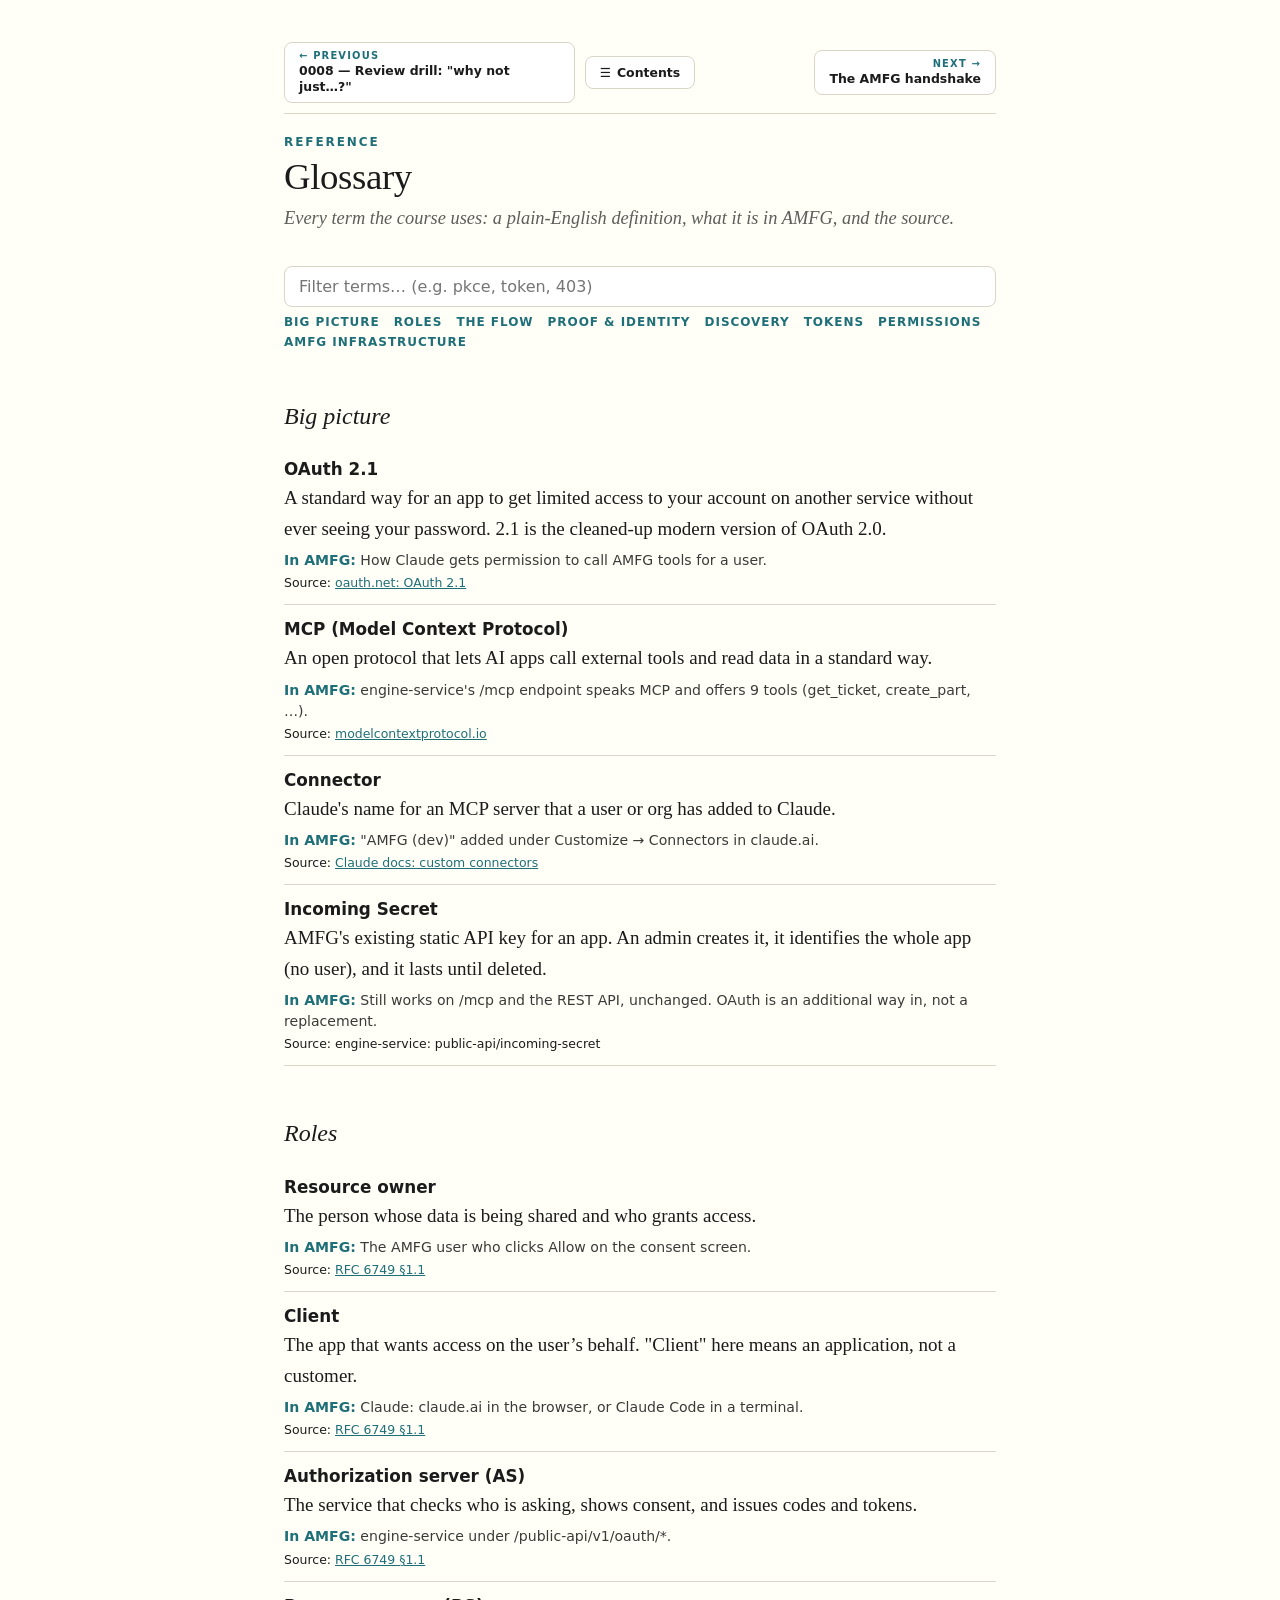
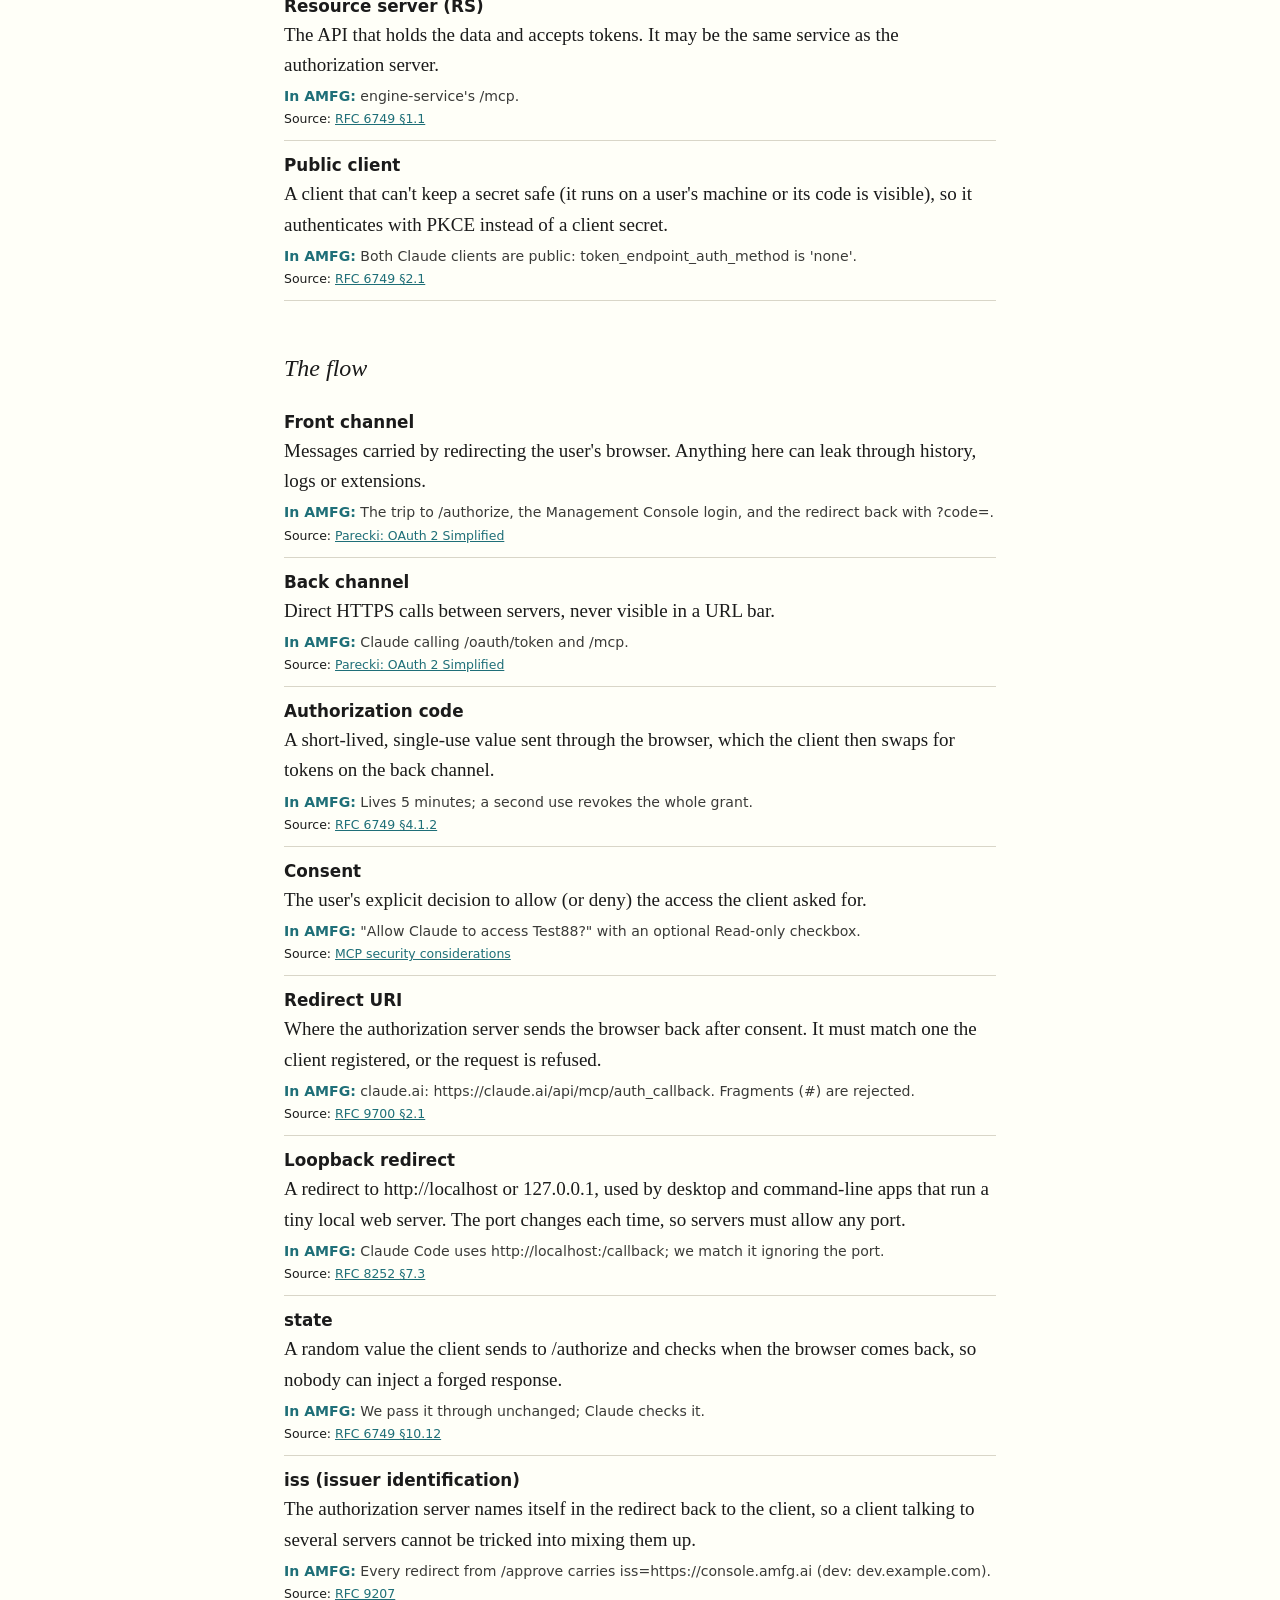
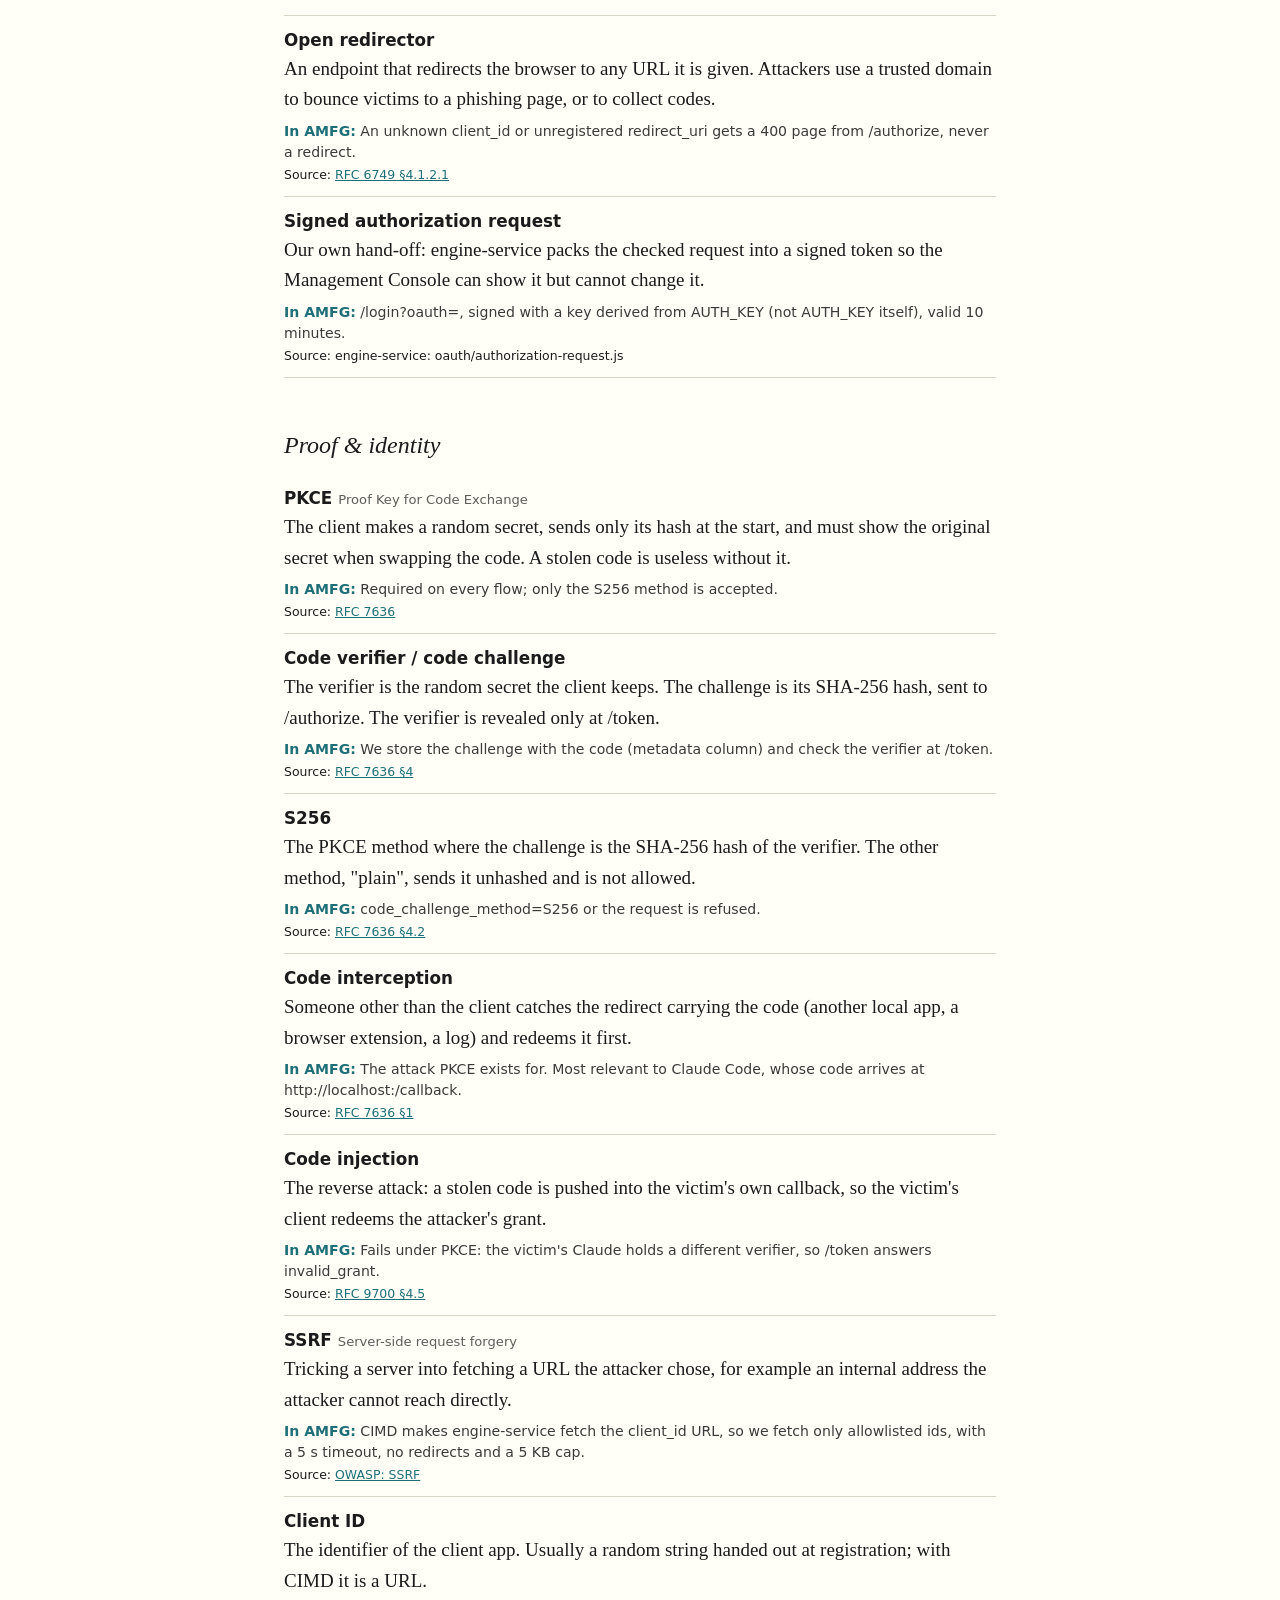
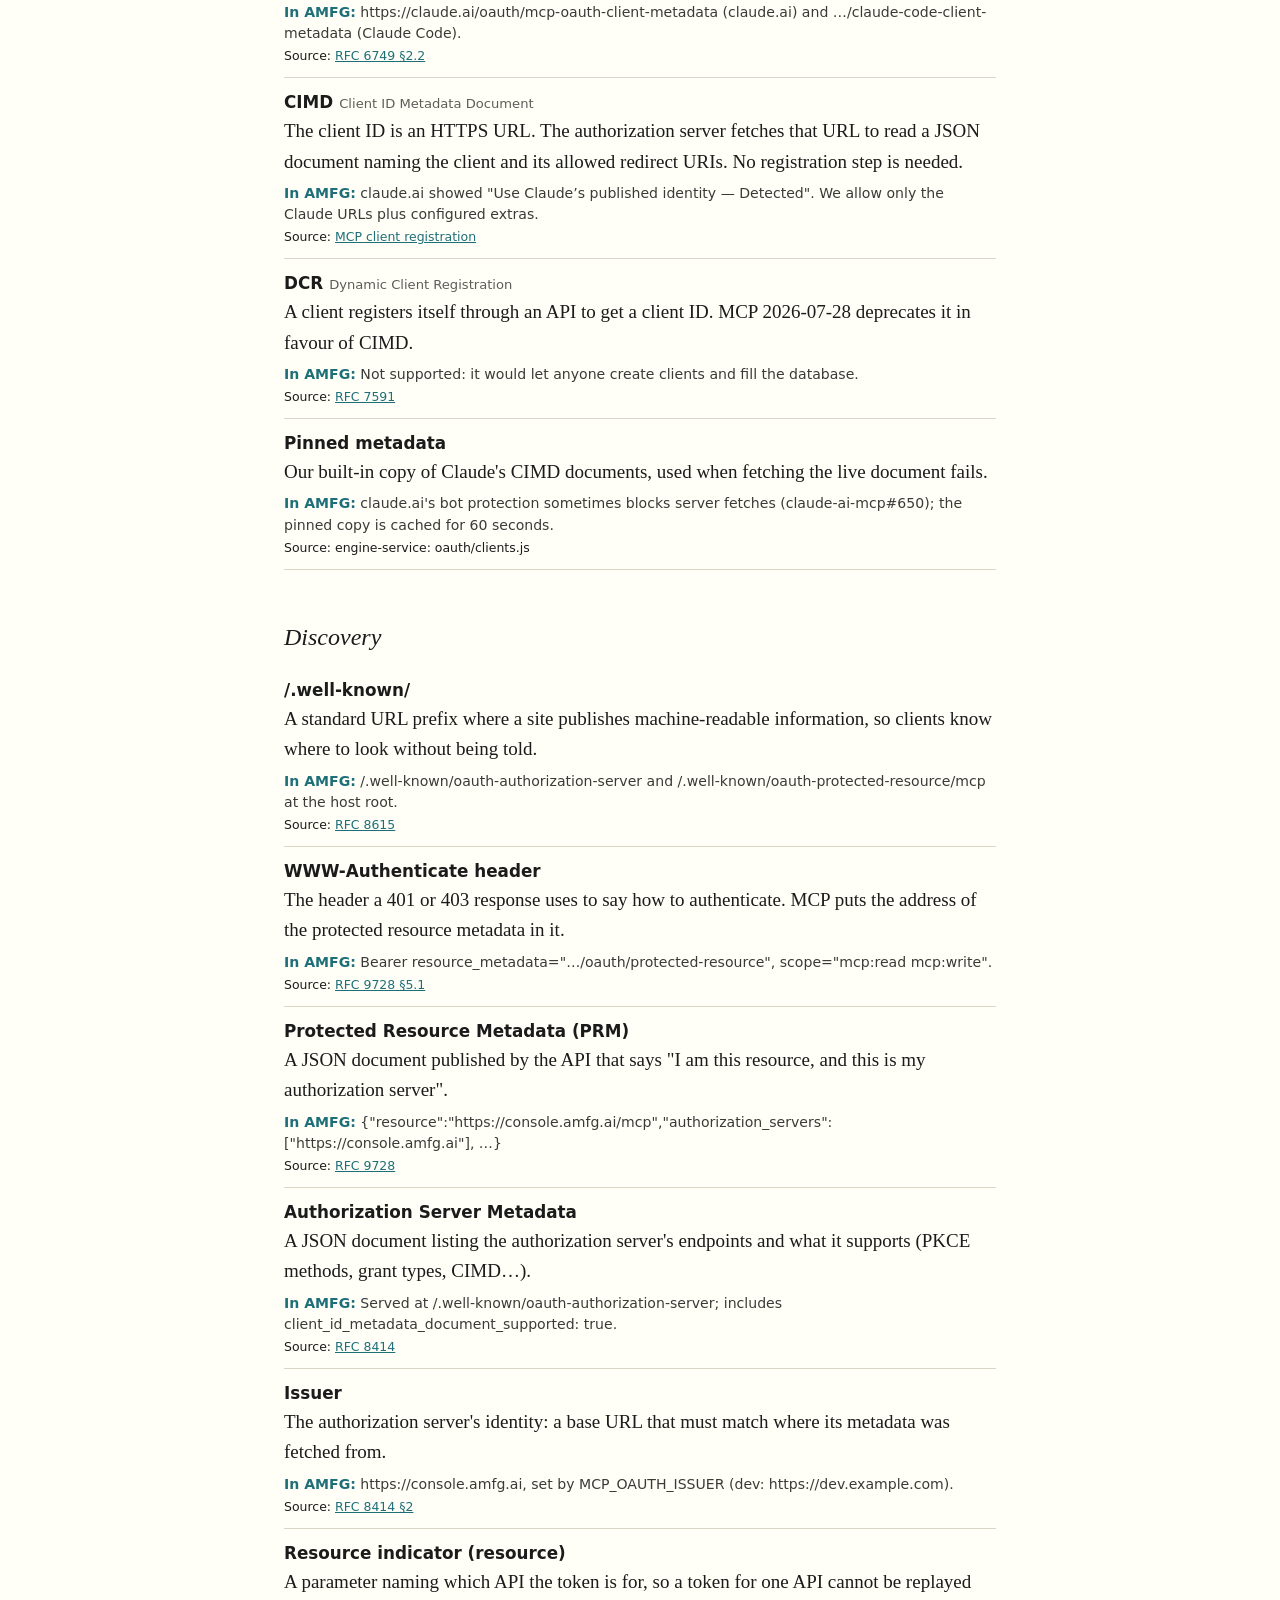
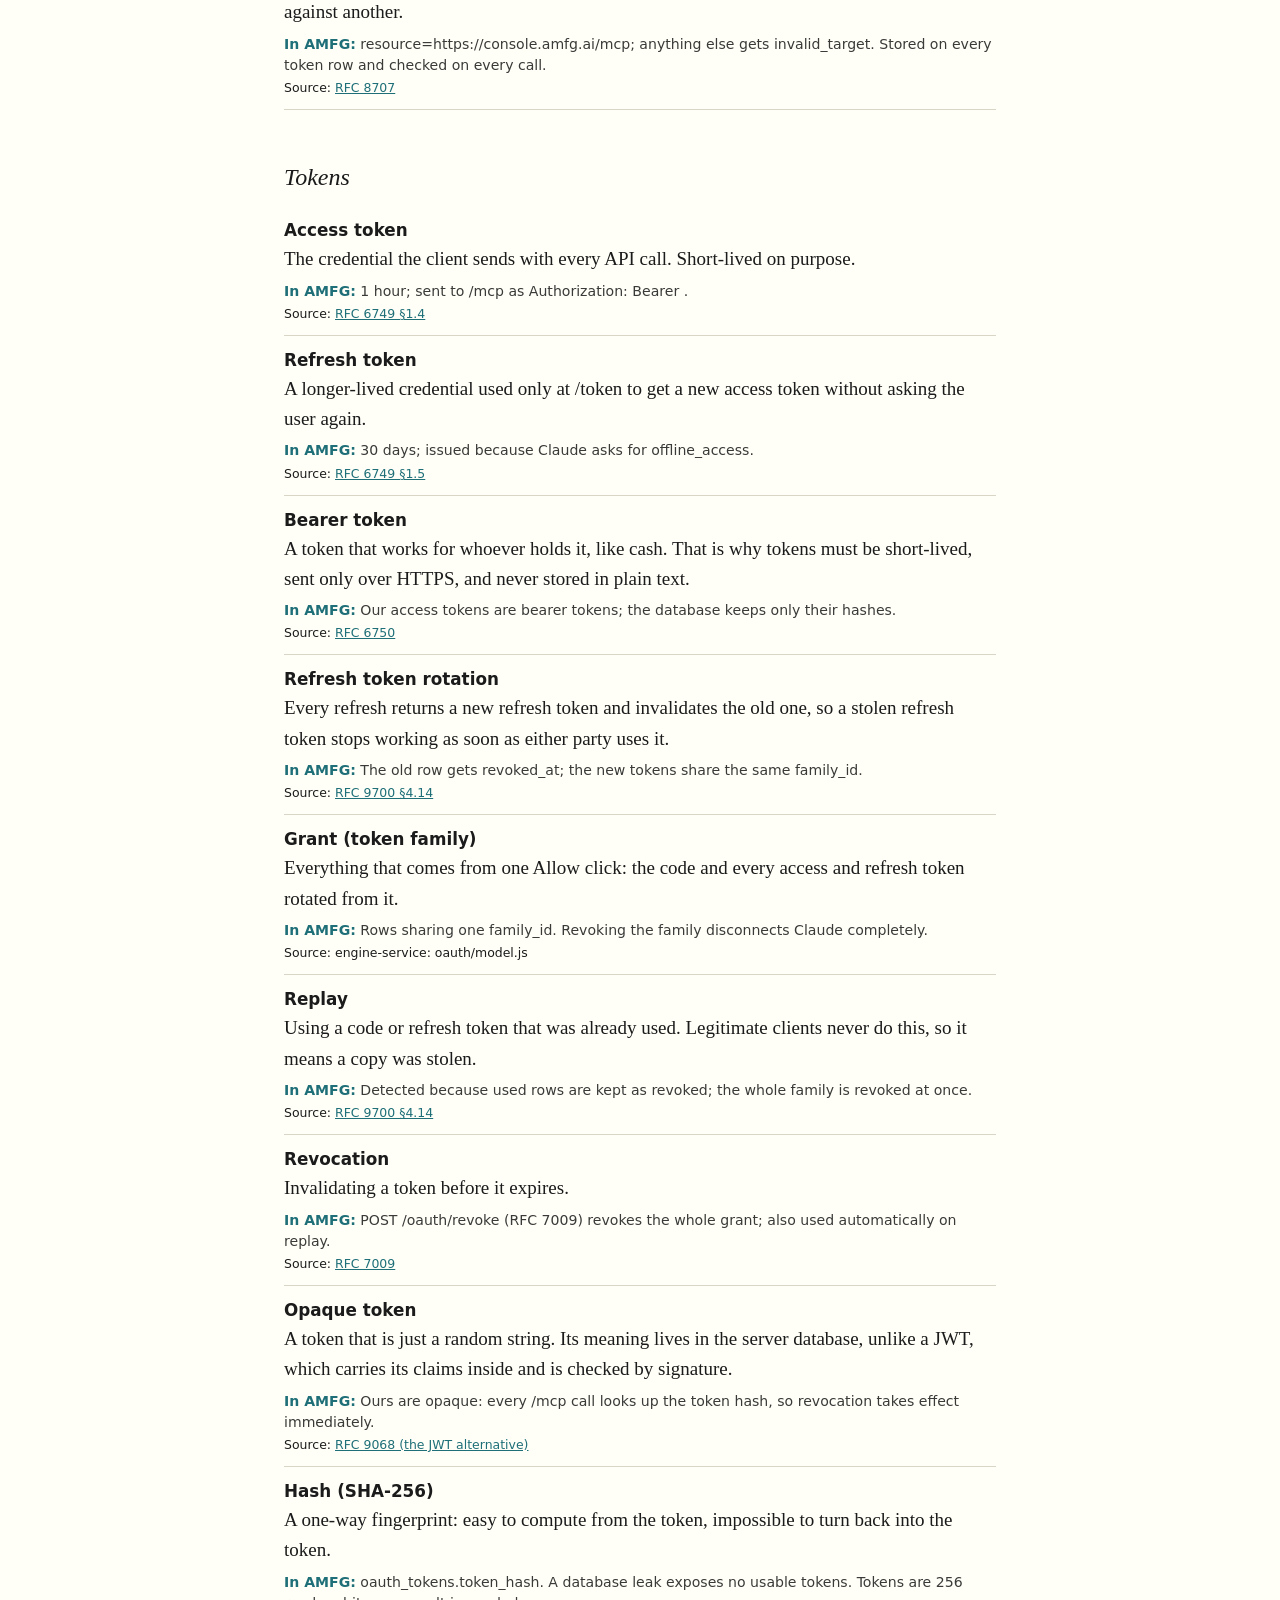
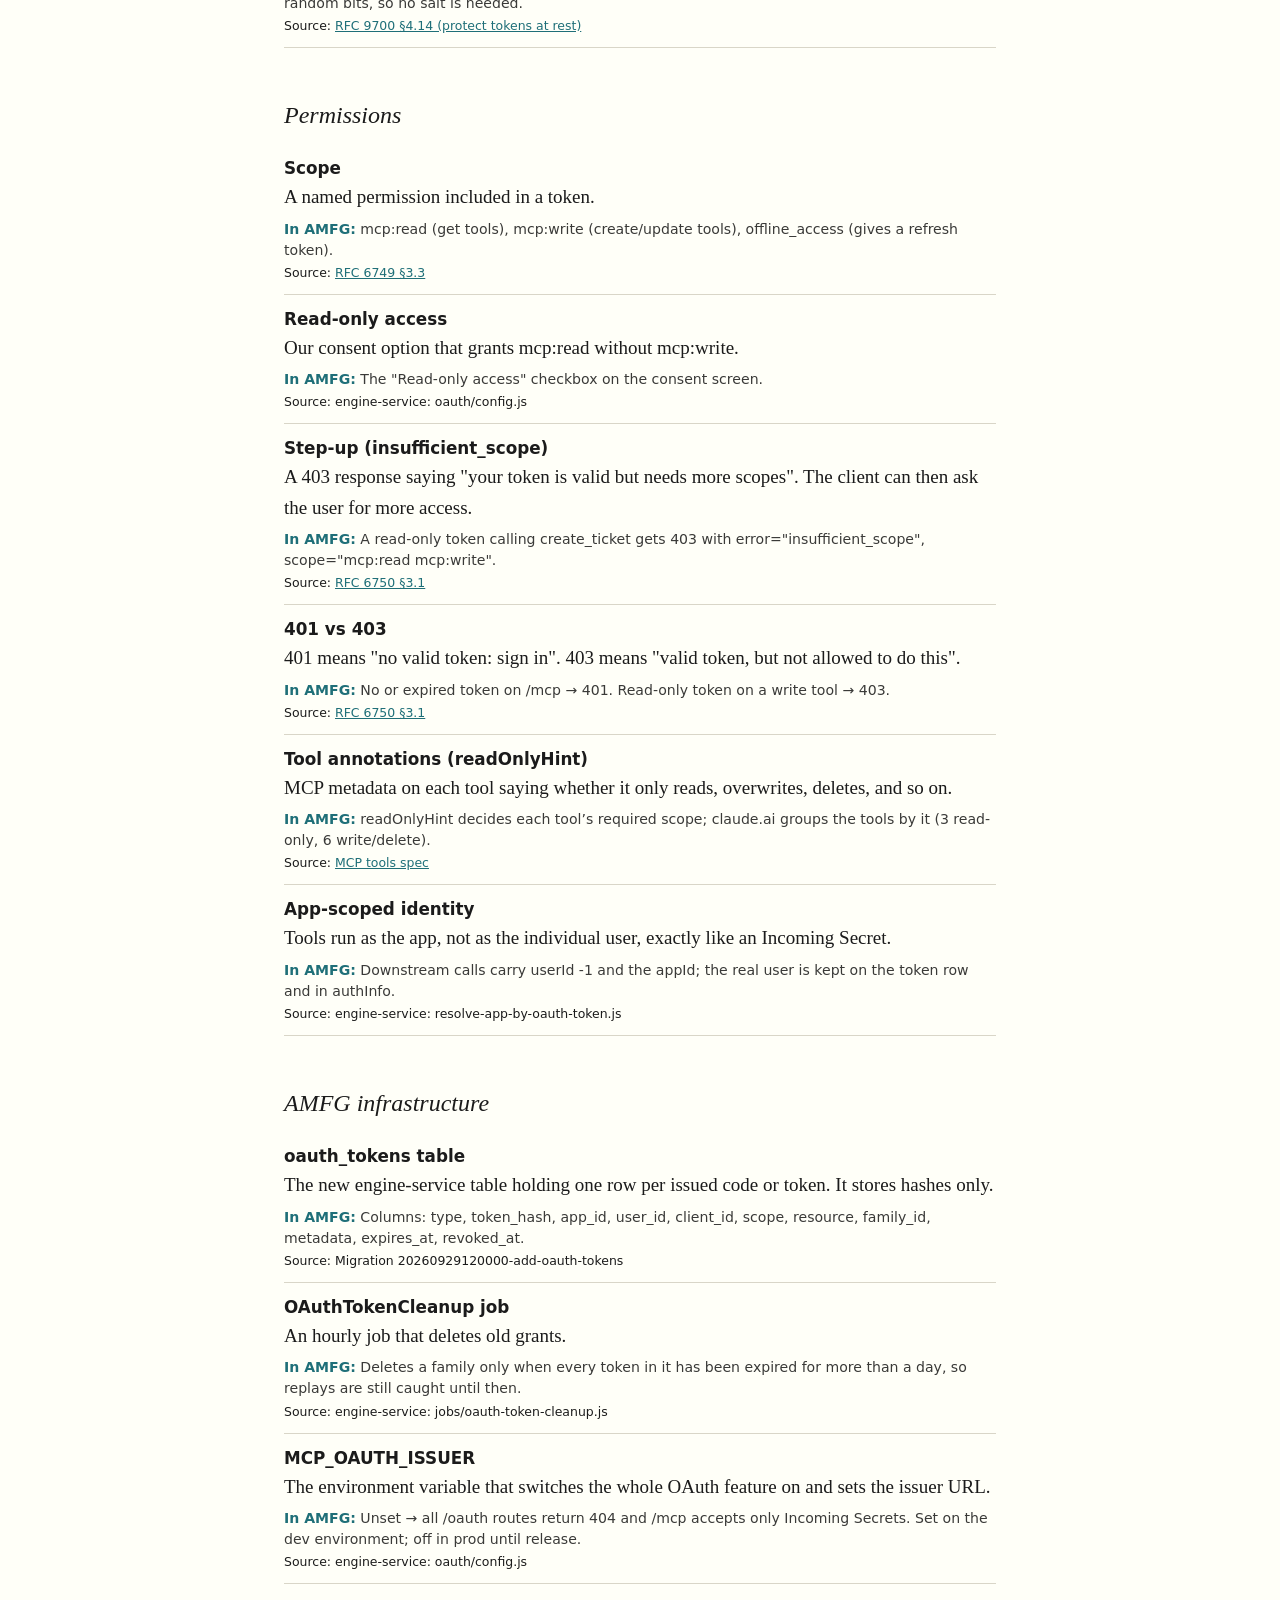
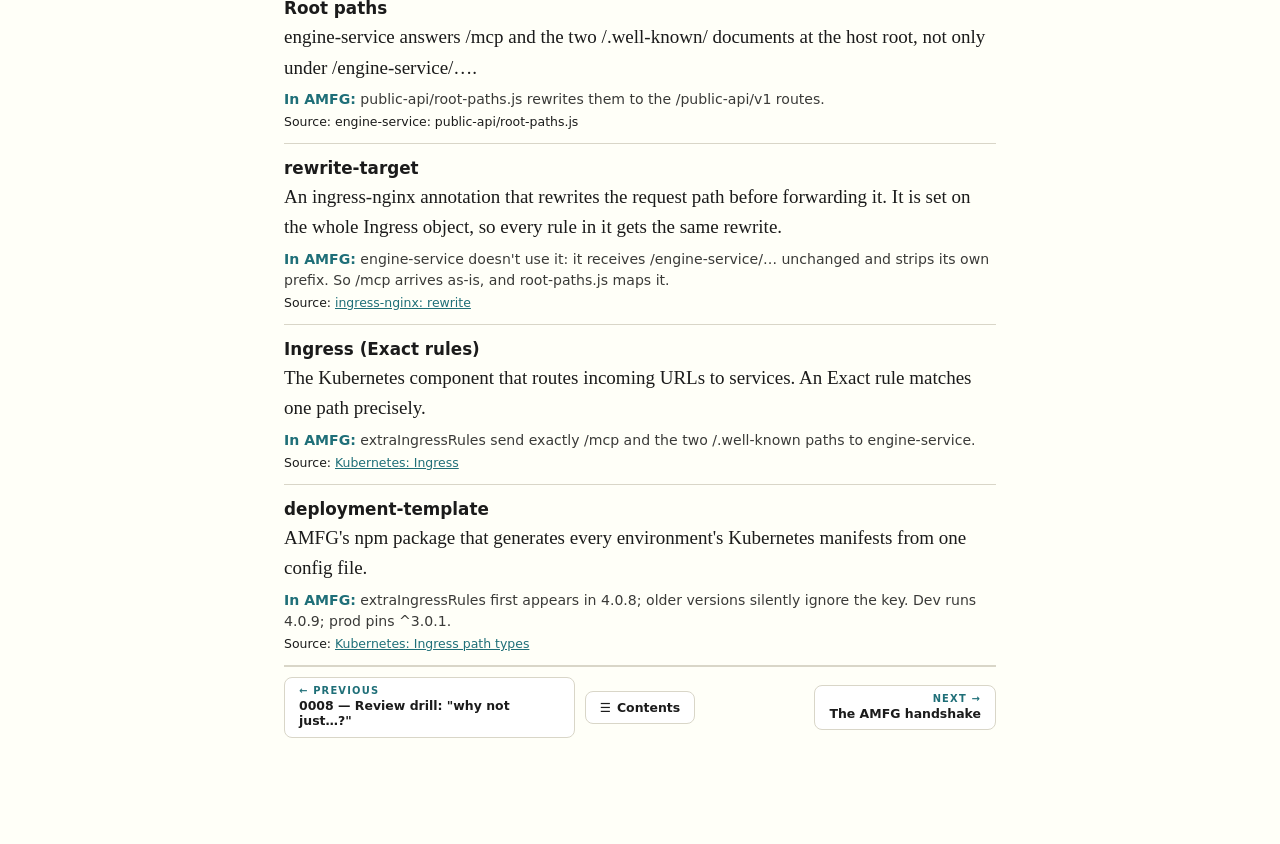
==== reference/glossary.html @ 0f8e98d8 "OAuth for MCP course: lessons 0001-0008" ====
<!doctype html>
<html lang="en">
<head>
<meta charset="utf-8">
<meta name="viewport" content="width=device-width, initial-scale=1">
<title>Reference — Glossary</title>
<link rel="stylesheet" href="../assets/course.css">
<style>
  .search { width: 100%; font: 1rem var(--sans); padding: 10px 14px; border: 1px solid var(--rule); border-radius: 8px; background: #fff; margin: 4px 0 8px; }
  .toc { display: flex; flex-wrap: wrap; gap: 6px 14px; font: 600 0.75rem var(--sans); letter-spacing: .08em; text-transform: uppercase; margin-bottom: 8px; }
  .toc a { text-decoration: none; }
  .term { padding: 14px 0; border-bottom: 1px solid var(--rule); scroll-margin-top: 16px; }
  .term:target { background: var(--accent-soft); margin: 0 -12px; padding: 14px 12px; border-radius: 6px; }
  .term h4 { margin: 0 0 4px; font: 600 1.05rem var(--sans); }
  .term h4 a { color: var(--ink); text-decoration: none; }
  .term .aka { font: 0.82rem var(--sans); color: var(--soft); margin-left: 6px; font-weight: 400; }
  .term .plain { margin: 0 0 6px; }
  .term .amfg { font: 0.88rem/1.5 var(--sans); color: #3a3a38; margin: 0 0 4px; }
  .term .amfg b { color: var(--accent); }
  .term .src { font: 0.78rem var(--sans); }
  .empty { color: var(--soft); font-style: italic; display: none; }
  @media print { .search, .toc { display: none; } .term { break-inside: avoid; } }
</style>
</head>
<body>
<main>
<nav class="lesson-nav" data-auto></nav>
<div class="kicker">Reference</div>
<h1>Glossary</h1>
<p class="subtitle">Every term the course uses: a plain-English definition, what it is in AMFG, and the source.</p>
<input class="search" type="search" placeholder="Filter terms… (e.g. pkce, token, 403)" aria-label="Filter terms">
<div class="toc"></div>
<div id="list"></div>
<p class="empty">No term matches.</p>
<footer><nav class="lesson-nav" data-auto></nav></footer>
</main>
<script src="../assets/terms.js"></script>
<script>
  const groups = [...new Set(TERMS.map((t) => t.group))];
  const slug = (g) => g.toLowerCase().replace(/[^a-z]+/g, '-');
  document.querySelector('.toc').innerHTML = groups.map((g) => `<a href="#${slug(g)}">${g}</a>`).join('');
  document.getElementById('list').innerHTML = groups.map((g) => `
    <section data-group><h2 id="${slug(g)}">${g}</h2>
    ${TERMS.filter((t) => t.group === g).map((t) => `
      <div class="term" id="${t.id}" data-text="${(t.term + ' ' + (t.aka || '') + ' ' + t.plain + ' ' + t.amfg).toLowerCase().replace(/"/g, '')}">
        <h4><a href="#${t.id}">${t.term}</a>${t.aka ? `<span class="aka">${t.aka}</span>` : ''}</h4>
        <p class="plain">${t.plain}</p>
        <p class="amfg"><b>In AMFG:</b> ${t.amfg}</p>
        <div class="src">Source: ${t.src[1] ? `<a href="${t.src[1]}" target="_blank" rel="noopener">${t.src[0]}</a>` : t.src[0]}</div>
      </div>`).join('')}</section>`).join('');
  const search = document.querySelector('.search');
  search.addEventListener('input', () => {
    const q = search.value.trim().toLowerCase();
    let shown = 0;
    document.querySelectorAll('.term').forEach((el) => { const hit = !q || el.dataset.text.includes(q); el.style.display = hit ? '' : 'none'; shown += hit; });
    document.querySelectorAll('section[data-group]').forEach((s) => { s.style.display = [...s.querySelectorAll('.term')].some((t) => t.style.display !== 'none') ? '' : 'none'; });
    document.querySelector('.empty').style.display = shown ? 'none' : 'block';
  });
  if (location.hash) document.querySelector(location.hash)?.scrollIntoView();
</script>
<script src="../assets/nav.js"></script>
</body>
</html>
---- assets/course.css ----
/* Shared course stylesheet: Tufte-like reading layout, printable. */
:root {
  --paper: #fffff8;
  --ink: #1b1b1b;
  --soft: #5d5d5a;
  --rule: #d9d6c8;
  --accent: #1f6f78;
  --accent-soft: #e3f0f1;
  --good: #2f7d32;
  --good-soft: #e6f2e6;
  --bad: #a3322b;
  --bad-soft: #f7e5e3;
  --claude: #b4593a;
  --engine: #1f6f78;
  --mc: #5b6f2e;
  --serif: Charter, "Bitstream Charter", "Iowan Old Style", Georgia, serif;
  --sans: "Inter", system-ui, -apple-system, "Segoe UI", sans-serif;
  --mono: "JetBrains Mono", ui-monospace, SFMono-Regular, Menlo, monospace;
}
* { box-sizing: border-box; }
html { background: var(--paper); }
body { margin: 0; color: var(--ink); font: 19px/1.6 var(--serif); }
main { max-width: 760px; margin: 0 auto; padding: 32px 24px 80px; }
h1 { font-weight: 400; font-size: 2.3rem; line-height: 1.15; margin: 8px 0 6px; letter-spacing: -0.01em; }
h2 { font-weight: 400; font-style: italic; font-size: 1.5rem; margin: 48px 0 10px; }
h3 { font: 600 0.8rem/1 var(--sans); letter-spacing: 0.12em; text-transform: uppercase; color: var(--soft); margin: 28px 0 8px; }
p, li { margin: 0 0 14px; }
a { color: var(--accent); }
code, .mono { font-family: var(--mono); font-size: 0.82em; }
code { background: #f1efe4; padding: 1px 5px; border-radius: 4px; }
.kicker { font: 600 0.75rem/1 var(--sans); letter-spacing: 0.16em; text-transform: uppercase; color: var(--accent); }
.subtitle { color: var(--soft); font-style: italic; font-size: 1.15rem; margin-bottom: 28px; }

/* prev / next */
.lesson-nav { display: flex; justify-content: space-between; gap: 12px; font: 600 0.72rem/1.4 var(--sans); letter-spacing: 0.1em; text-transform: uppercase; padding: 10px 0; border-bottom: 1px solid var(--rule); margin-bottom: 22px; }
footer .lesson-nav { border-bottom: 0; border-top: 1px solid var(--rule); margin: 0 0 16px; }
.lesson-nav a { text-decoration: none; }
.lesson-nav .spacer { flex: 1; }

/* side notes: float right on wide screens, inline on narrow */
.aside { font-size: 0.82rem; line-height: 1.45; color: var(--soft); border-left: 2px solid var(--rule); padding-left: 12px; margin: 6px 0 16px; }
@media (min-width: 1180px) {
  .aside { float: right; clear: right; width: 260px; margin-right: -300px; border-left: 0; padding-left: 0; }
}

.goal { border: 1px solid var(--rule); border-left: 4px solid var(--accent); background: #fff; padding: 14px 18px; margin: 18px 0 26px; font-family: var(--sans); font-size: 0.92rem; }
.goal b { font-weight: 600; }
.callout { background: var(--accent-soft); padding: 14px 18px; border-radius: 6px; font-size: 0.95rem; margin: 18px 0; }

/* actor tags */
.actor { font: 600 0.72rem/1 var(--sans); letter-spacing: 0.06em; text-transform: uppercase; padding: 3px 7px; border-radius: 4px; white-space: nowrap; }
.actor.claude { color: var(--claude); background: #f6e7e0; }
.actor.engine { color: var(--engine); background: var(--accent-soft); }
.actor.mc { color: var(--mc); background: #ecf0e0; }
.actor.user { color: #444; background: #ececec; }

/* definition table (CSS grid) */
.defs { display: grid; grid-template-columns: 170px 1fr; border-top: 1px solid var(--rule); font-size: 0.95rem; }
.defs > div { padding: 10px 8px; border-bottom: 1px solid var(--rule); }
.defs > div:nth-child(odd) { font-family: var(--sans); font-weight: 600; font-size: 0.85rem; }
@media (max-width: 560px) { .defs { grid-template-columns: 1fr; } .defs > div:nth-child(odd) { border-bottom: 0; padding-bottom: 0; } }

figure { margin: 22px 0; }
figure svg, figure img { width: 100%; height: auto; display: block; }
figcaption { font: 0.8rem/1.4 var(--sans); color: var(--soft); margin-top: 6px; }

/* exercises */
.exercise { border: 1px solid var(--rule); background: #fff; border-radius: 8px; padding: 18px 20px; margin: 22px 0; font-family: var(--sans); font-size: 0.95rem; }
.exercise .prompt { font-weight: 600; margin-bottom: 12px; }
.opts { display: grid; gap: 8px; }
.opt, .btn { font: inherit; text-align: left; padding: 10px 14px; border: 1px solid var(--rule); border-radius: 6px; background: var(--paper); cursor: pointer; color: var(--ink); }
.opt:hover, .btn:hover { border-color: var(--accent); }
.opt.right { background: var(--good-soft); border-color: var(--good); }
.opt.wrong { background: var(--bad-soft); border-color: var(--bad); }
.btn.primary { background: var(--accent); color: #fff; border-color: var(--accent); }
.feedback { margin-top: 10px; font-size: 0.9rem; display: none; }
.feedback.show { display: block; }
.feedback.good { color: var(--good); }
.feedback.bad { color: var(--bad); }

.order-pool, .order-picked { display: grid; gap: 6px; margin: 8px 0; min-height: 20px; }
.order-picked { counter-reset: step; }
.order-picked .item::before { counter-increment: step; content: counter(step) ". "; font-weight: 700; color: var(--accent); }
.item { padding: 8px 12px; border: 1px dashed var(--rule); border-radius: 6px; cursor: pointer; background: var(--paper); }
.item.right { border-style: solid; border-color: var(--good); background: var(--good-soft); }
.item.wrong { border-style: solid; border-color: var(--bad); background: var(--bad-soft); }

.sort-row { display: grid; grid-template-columns: 1fr auto auto; gap: 8px; align-items: center; padding: 6px 0; border-bottom: 1px solid #eee; }
.sort-row:last-child { border-bottom: 0; }
.sort-row .btn { padding: 6px 10px; font-size: 0.85rem; }

textarea { width: 100%; min-height: 80px; font: 0.95rem/1.5 var(--sans); padding: 10px; border: 1px solid var(--rule); border-radius: 6px; background: var(--paper); }
.model { display: none; margin-top: 10px; padding: 12px 14px; background: var(--accent-soft); border-radius: 6px; }
.model.show { display: block; }

.score { font: 600 0.85rem var(--sans); color: var(--soft); text-align: right; margin-top: 8px; }
.ask { border-top: 1px solid var(--rule); margin-top: 48px; padding-top: 18px; font-style: italic; color: var(--soft); }

@media print {
  .exercise, .lesson-nav { break-inside: avoid; }
  .feedback, .model { display: block !important; }
  html { background: #fff; }
}
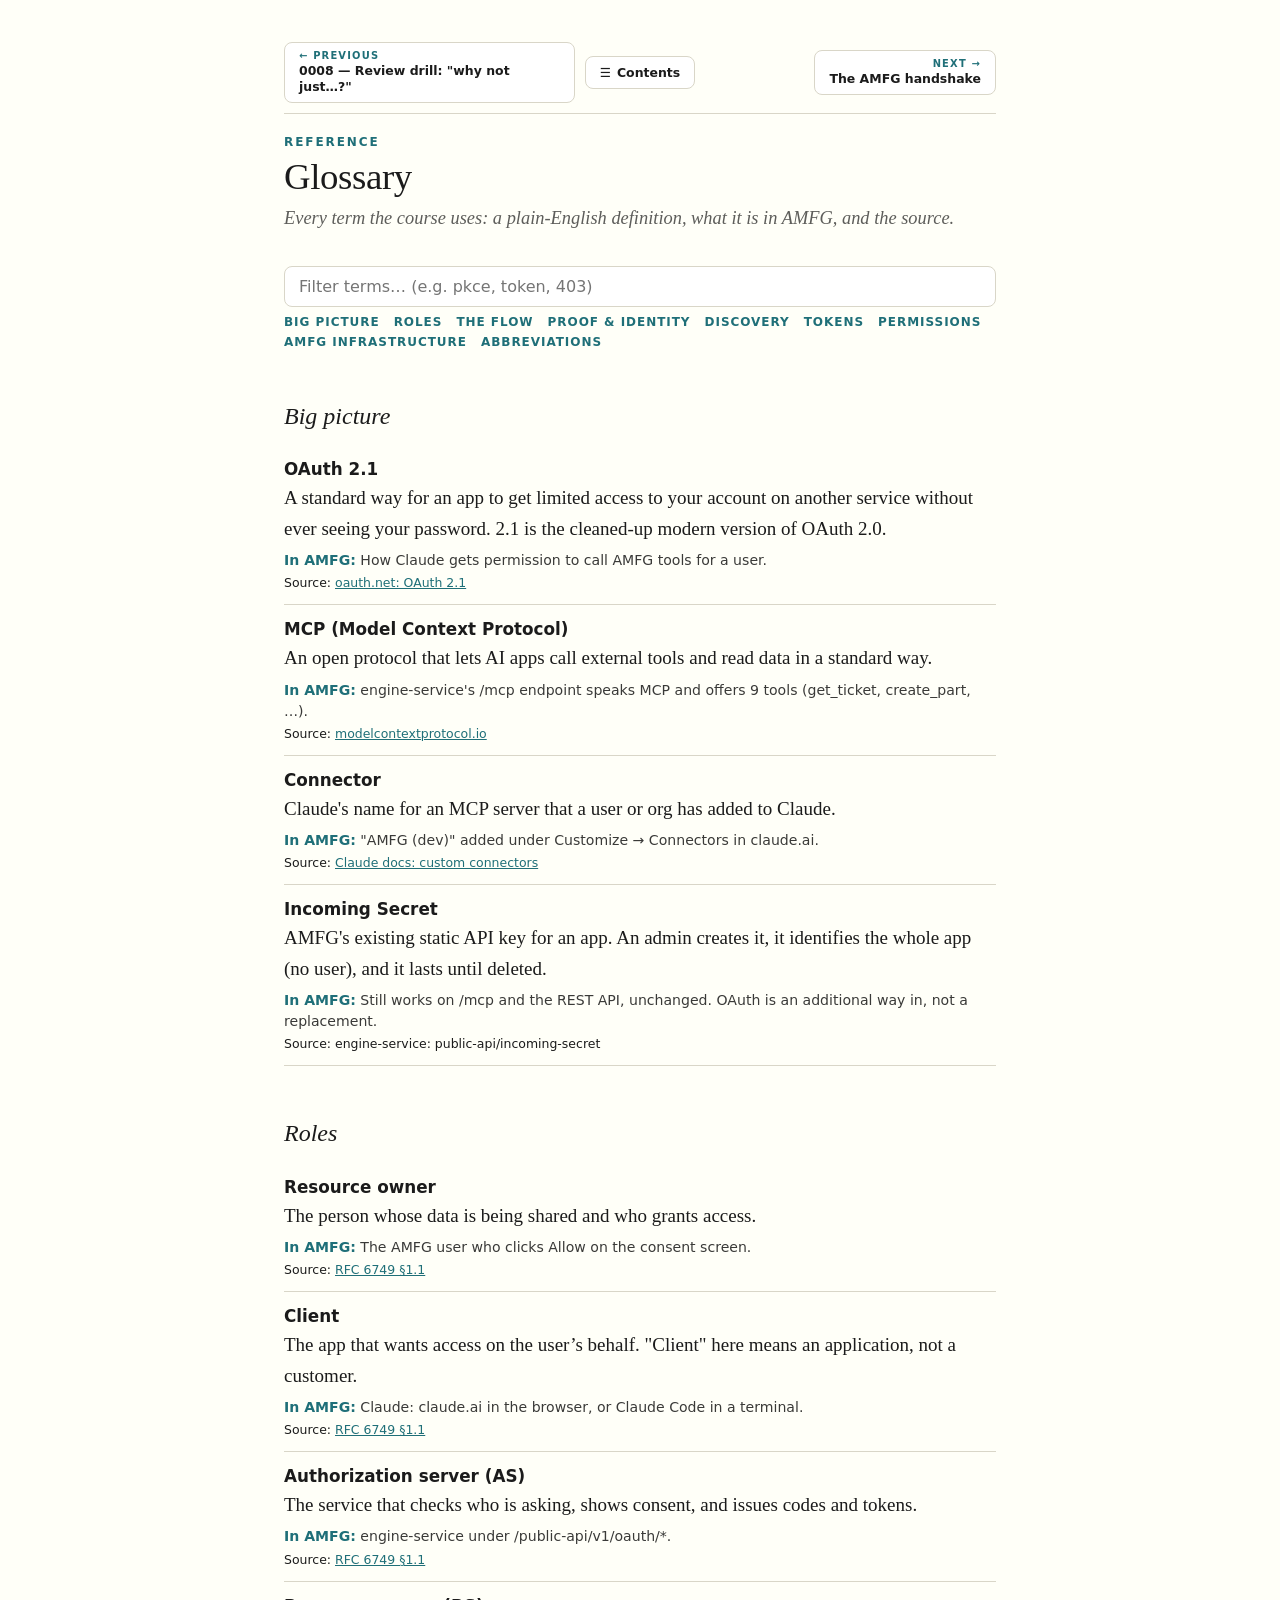
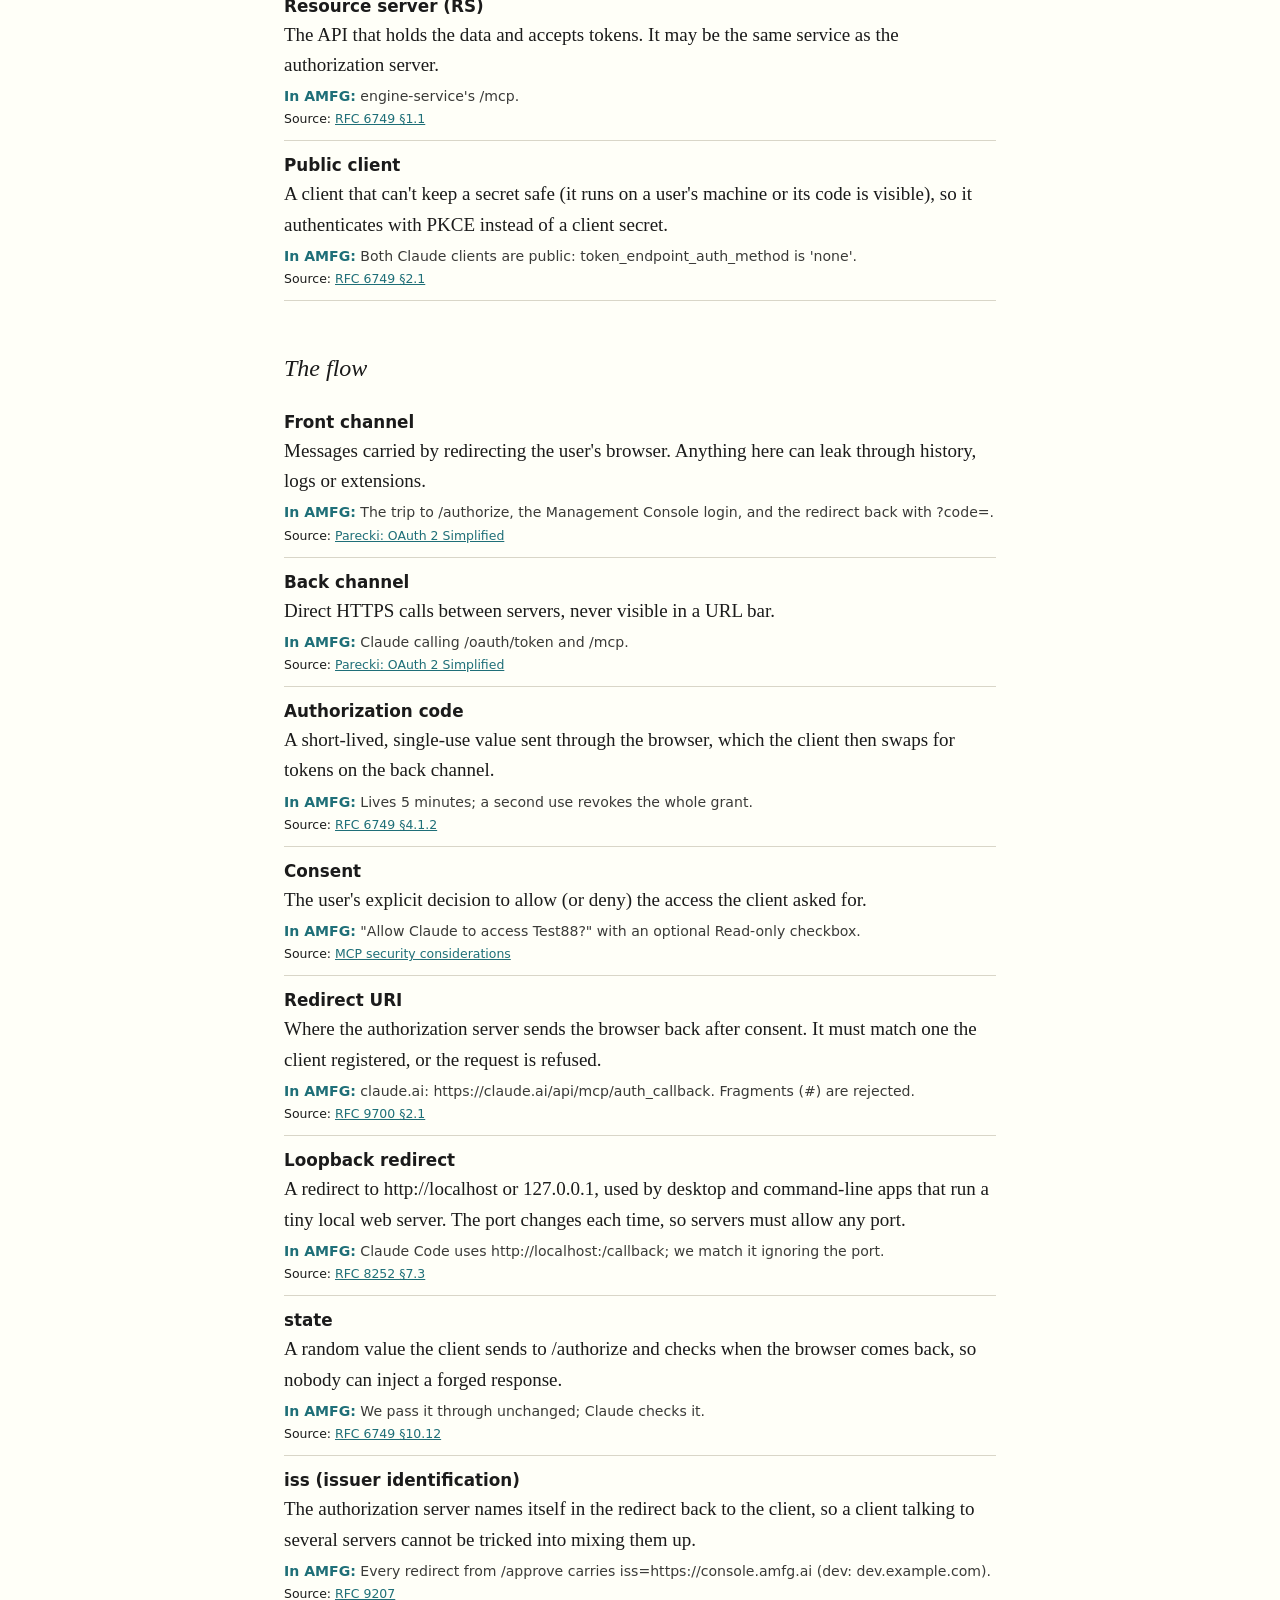
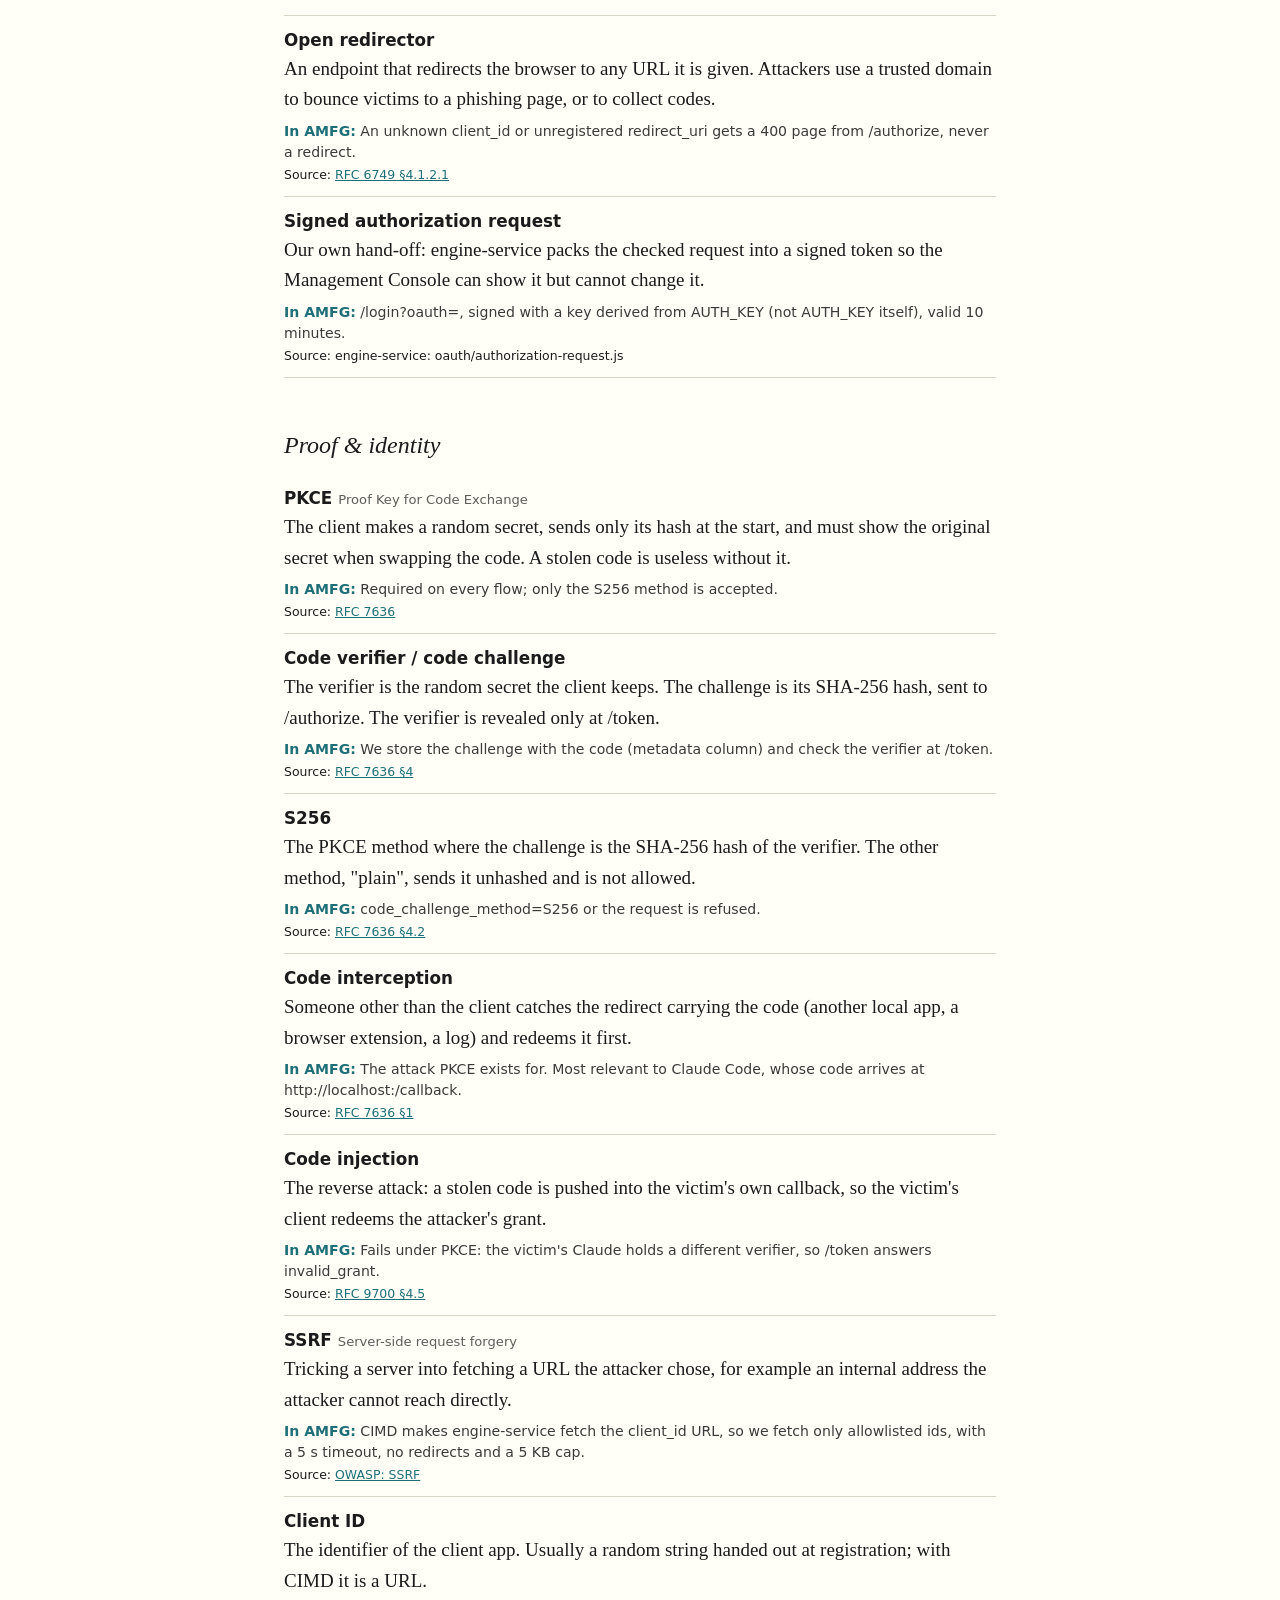
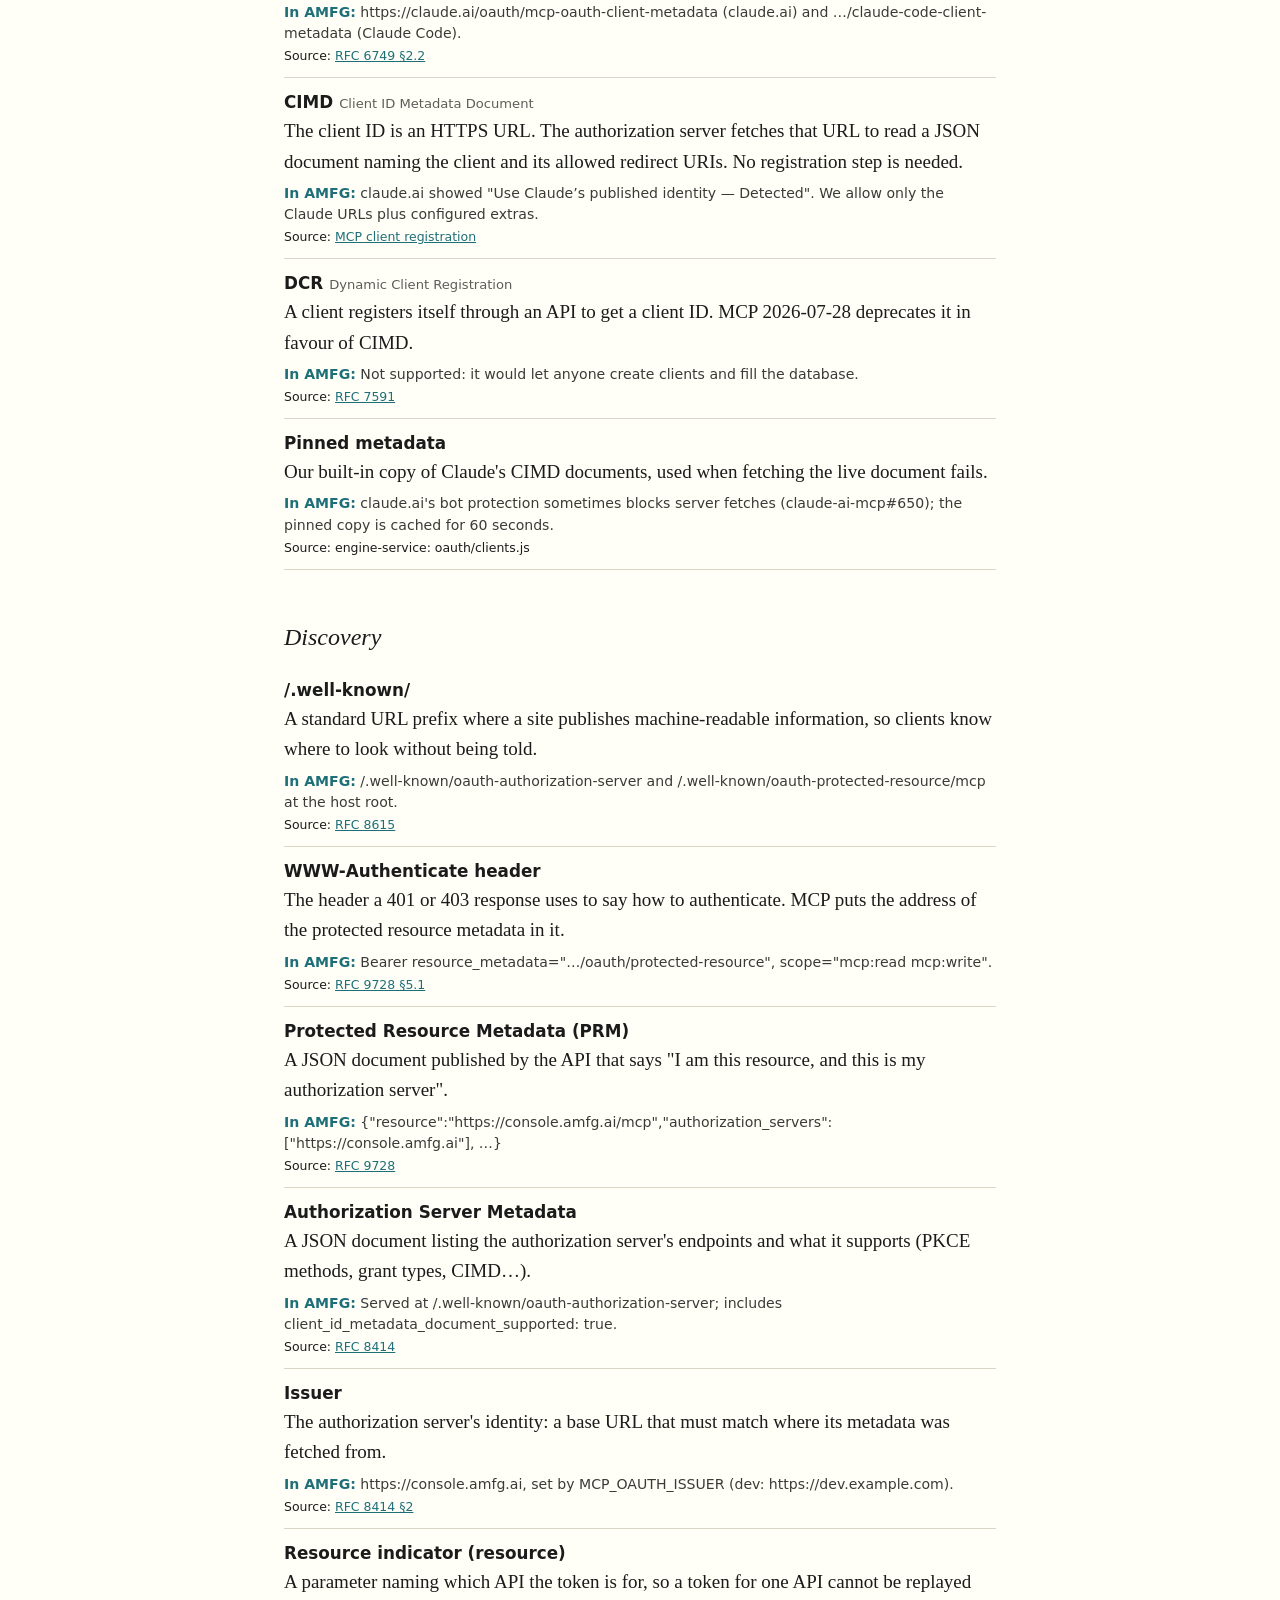
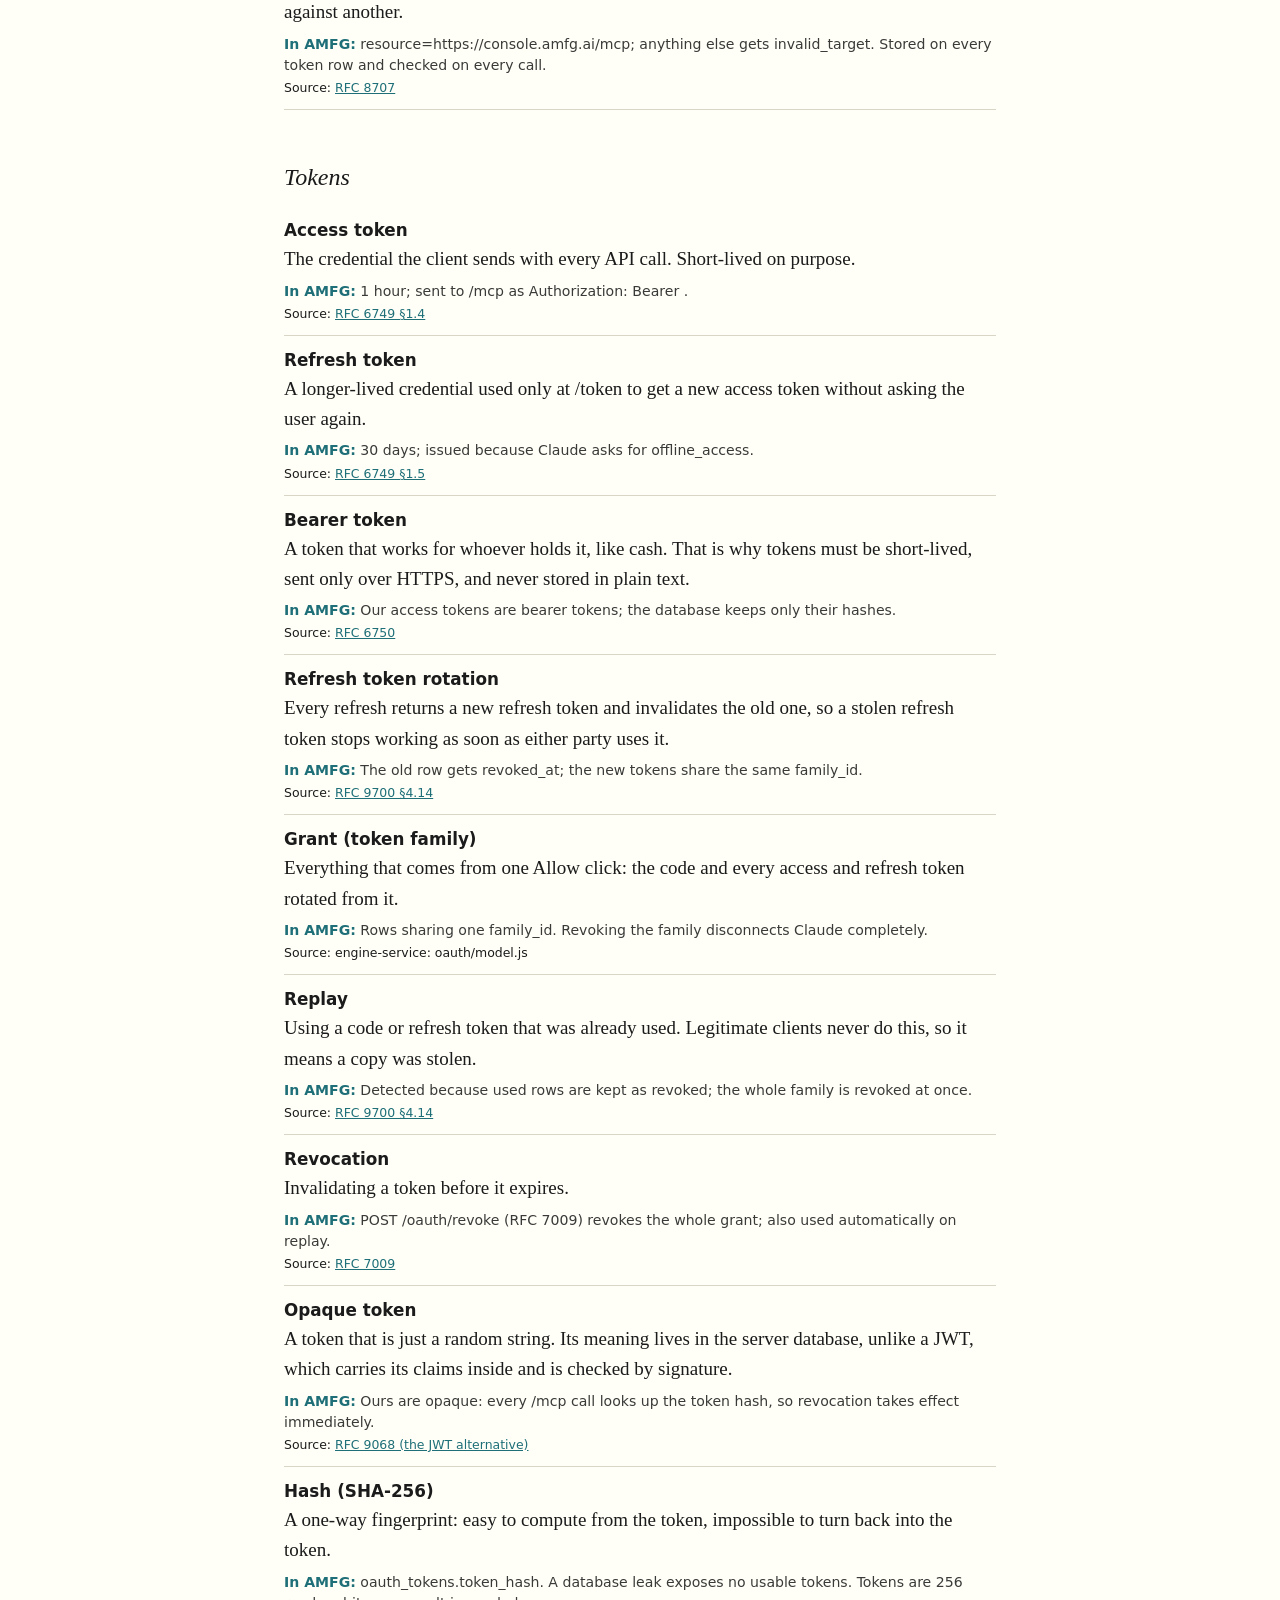
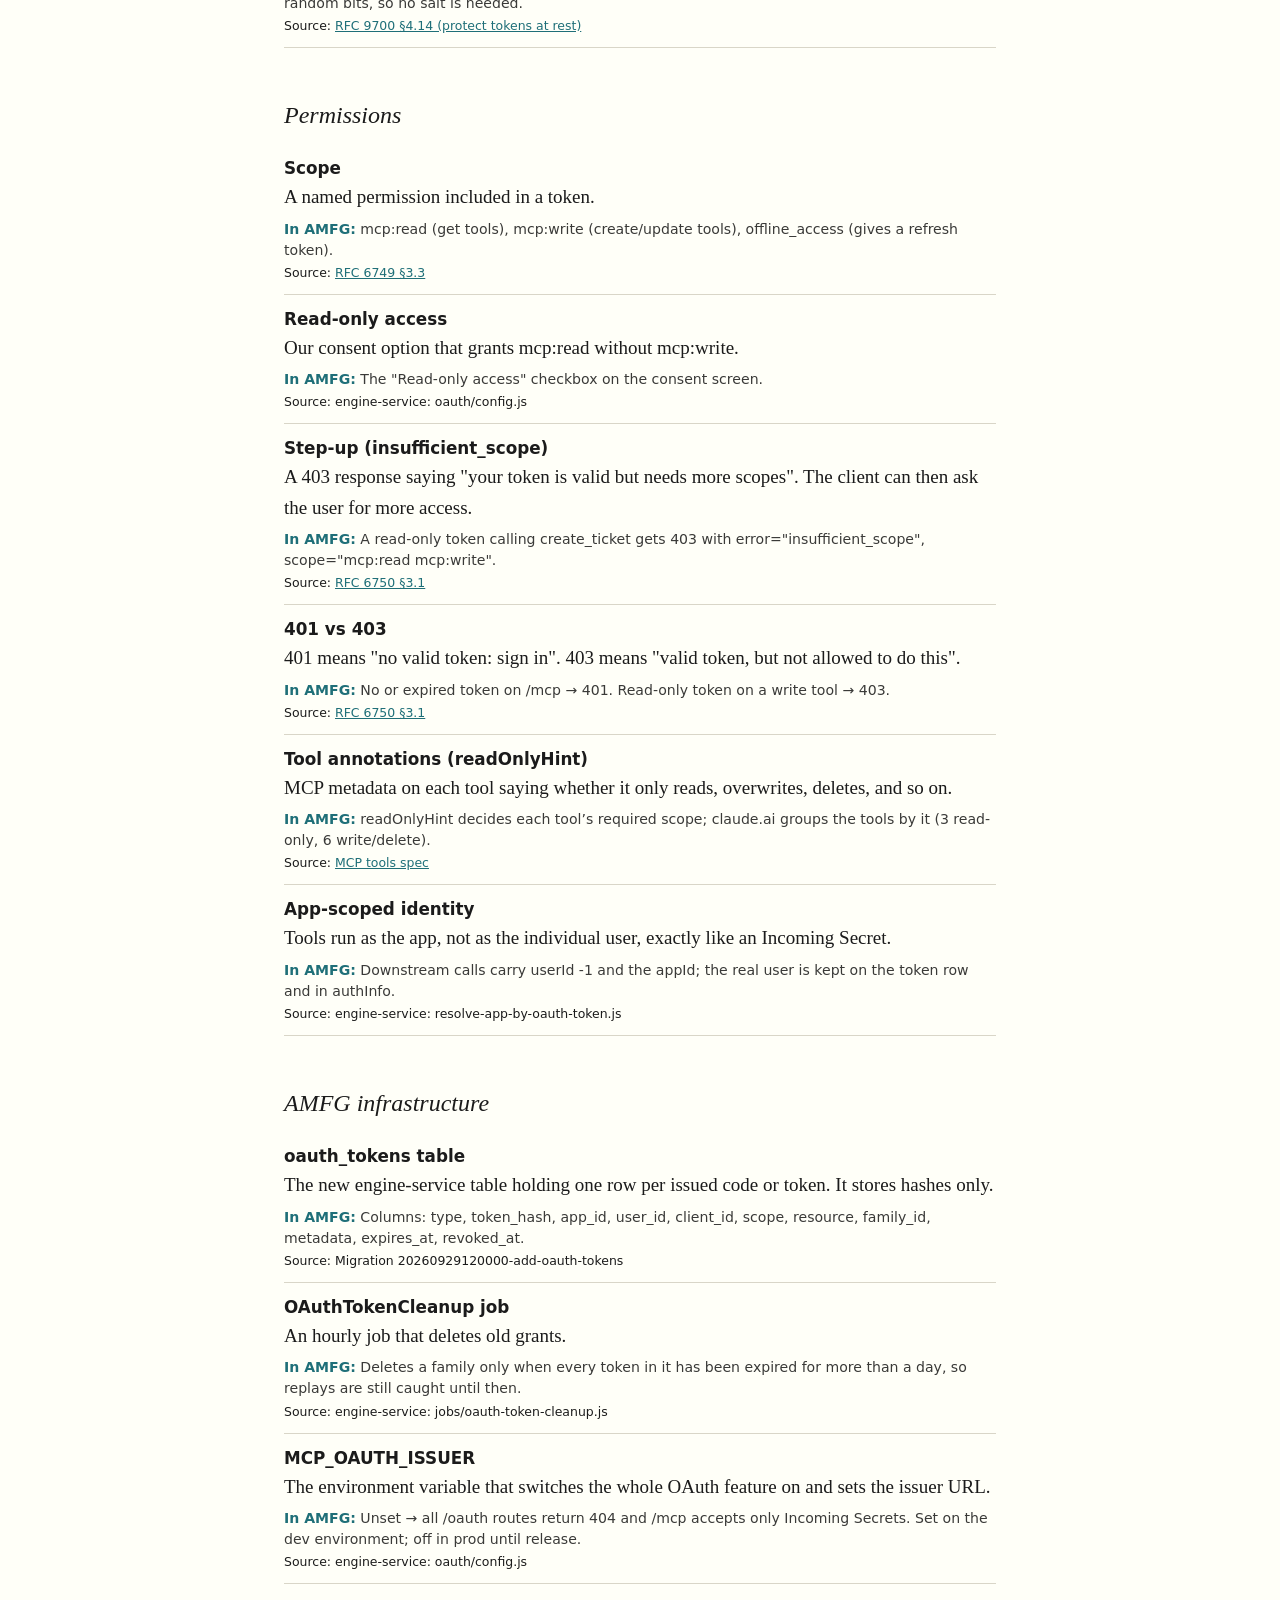
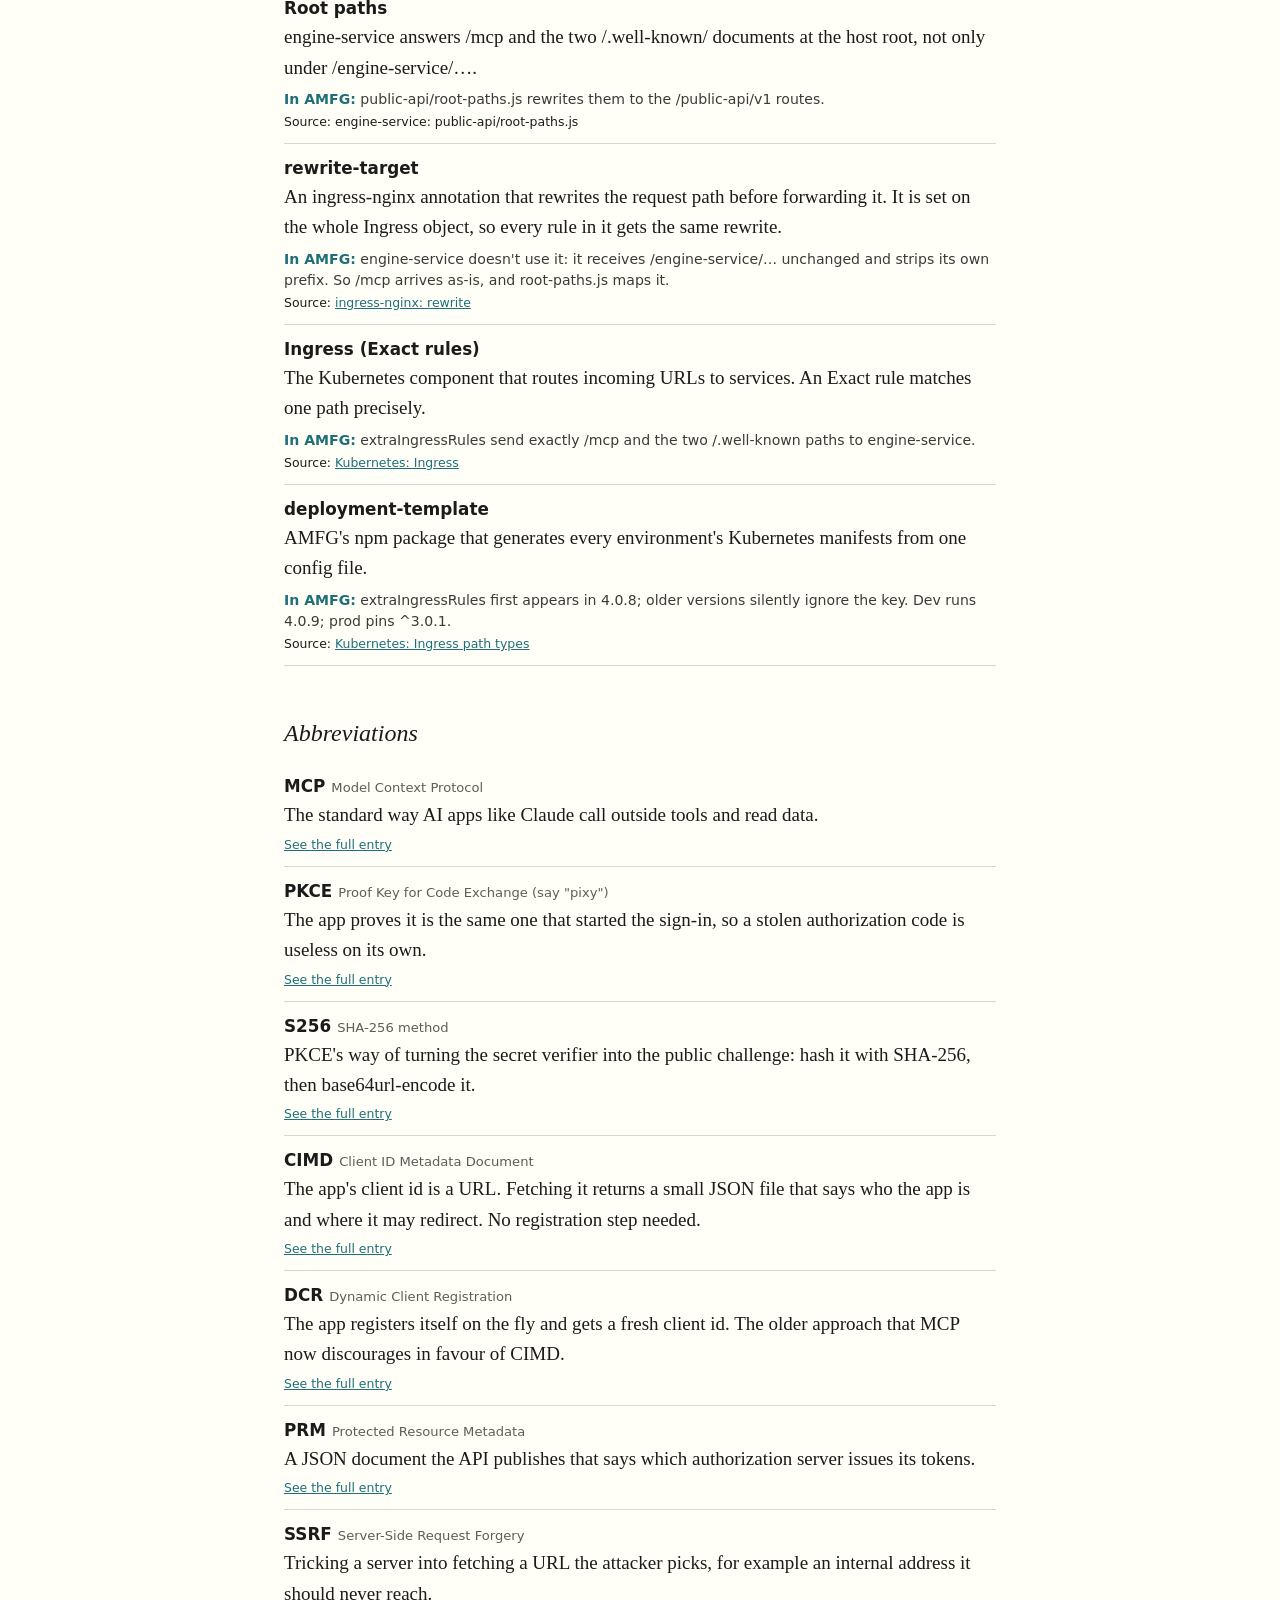
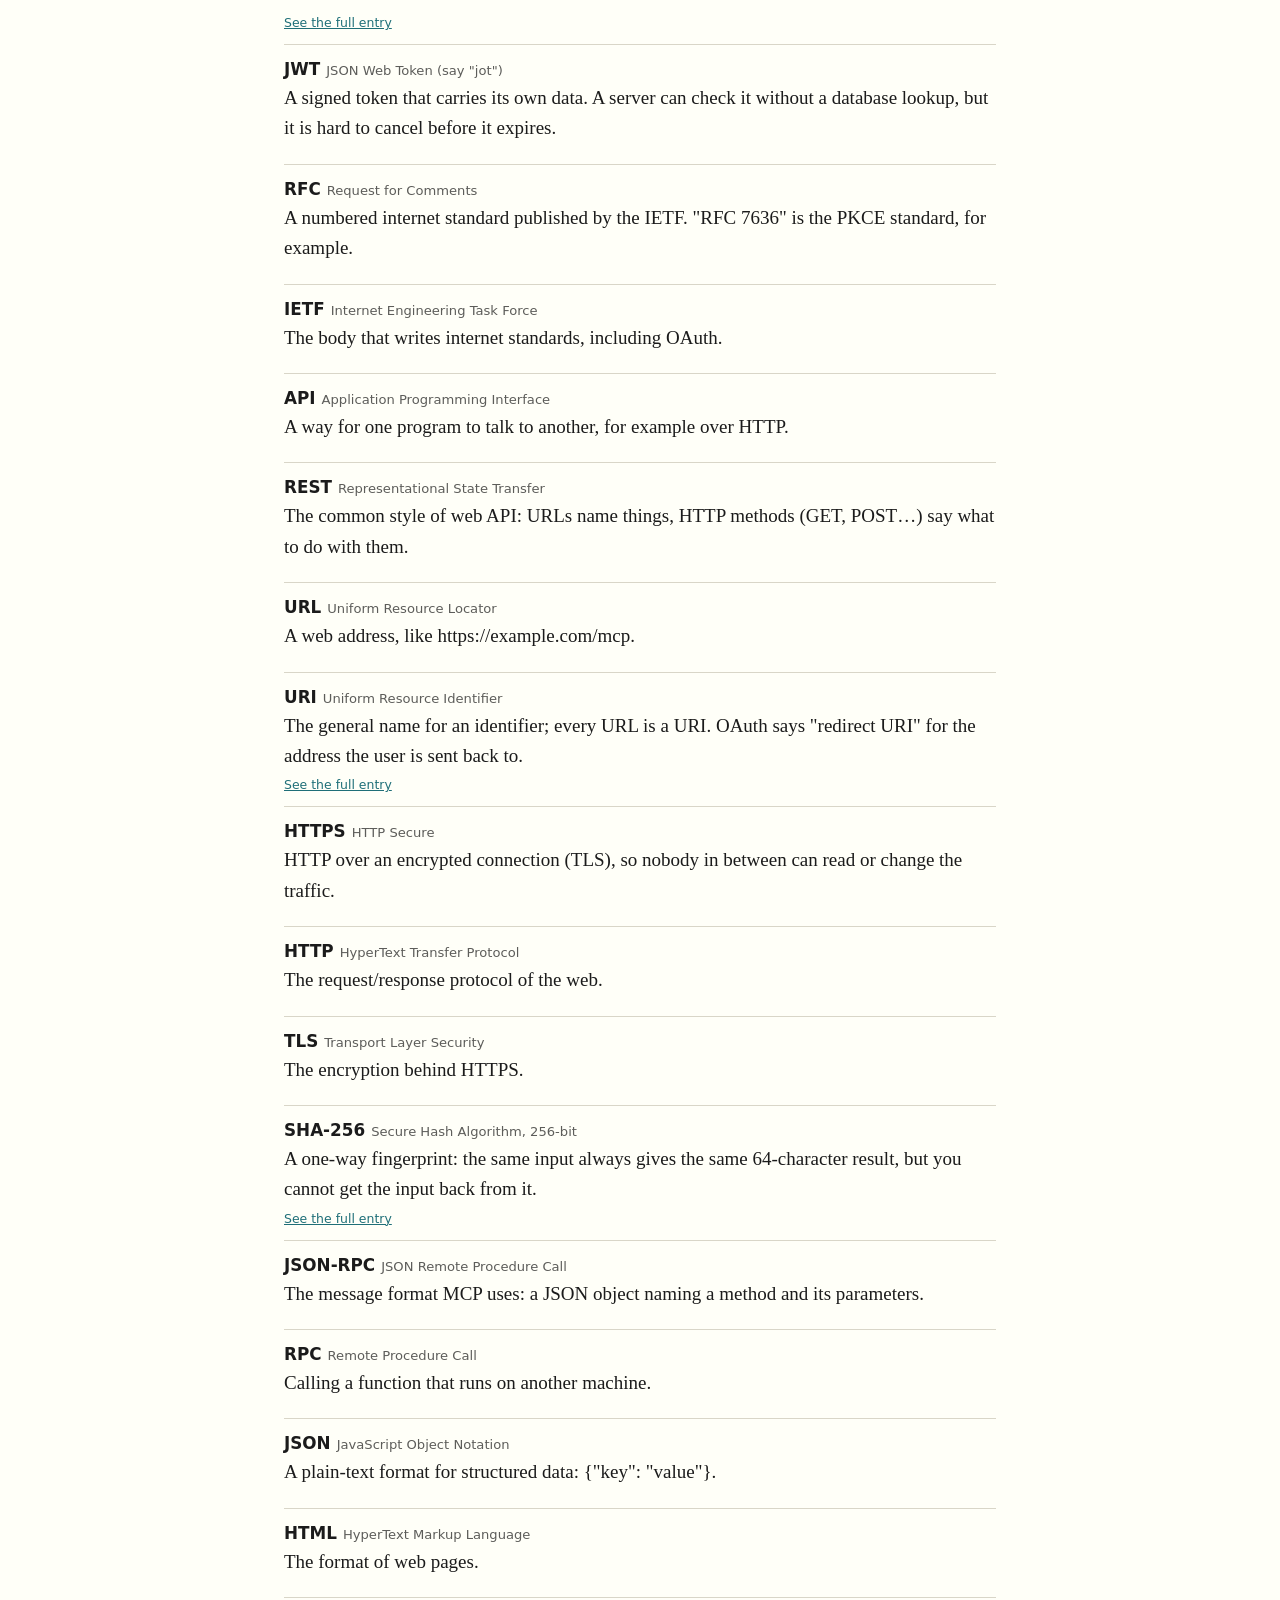
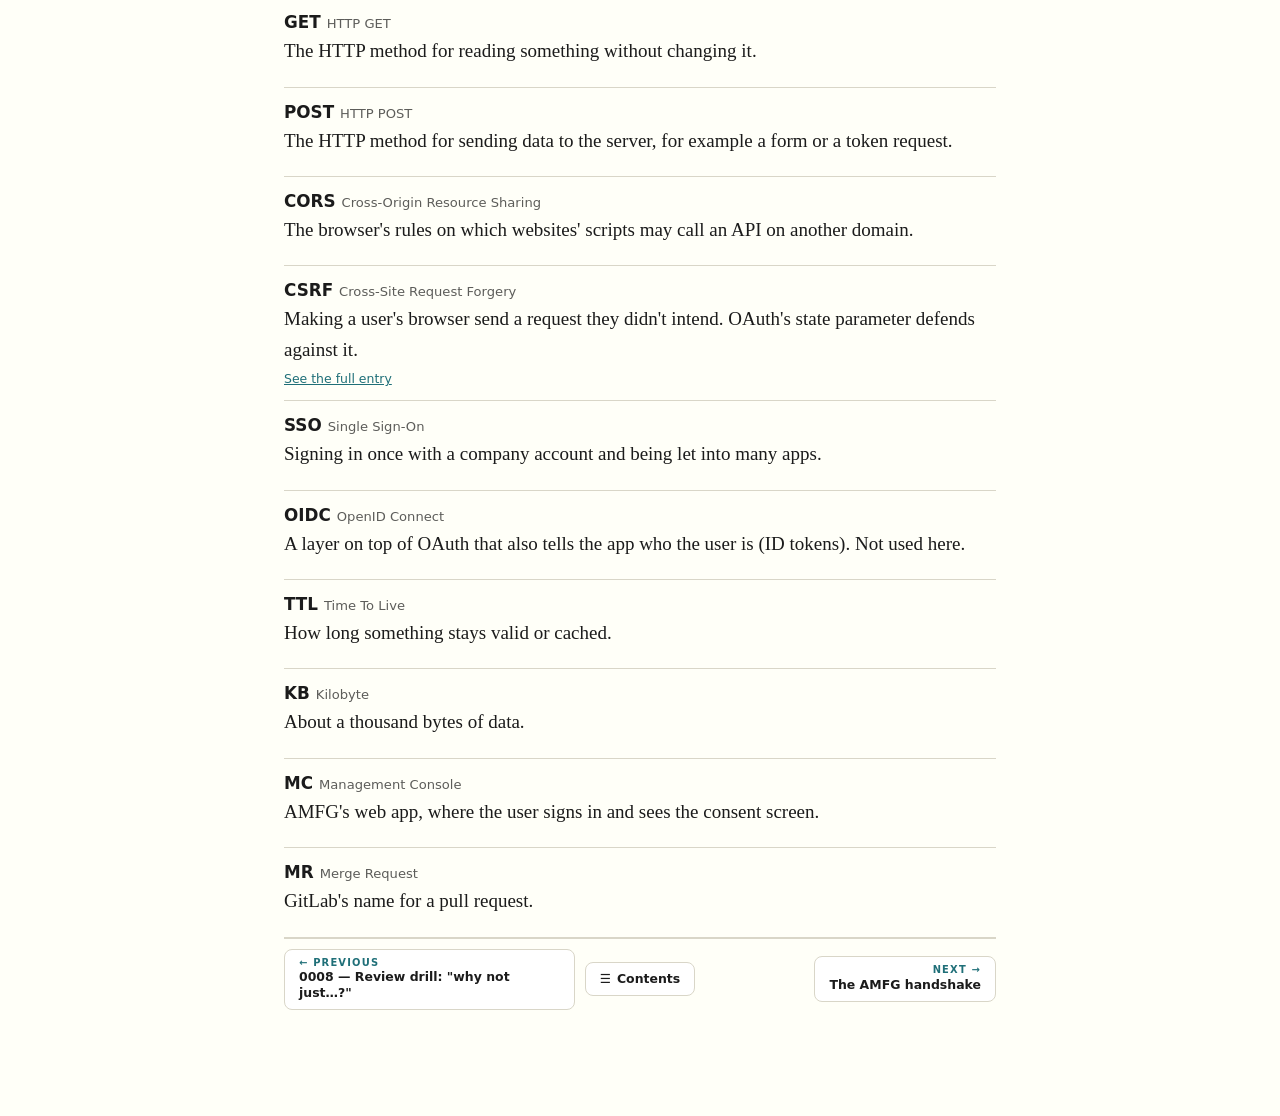
==== commit e6119a37: "Explain abbreviations on hover and list them in the glossary" ====
--- a/reference/glossary.html
+++ b/reference/glossary.html
@@ -38,7 +38,7 @@
 <script>
   const groups = [...new Set(TERMS.map((t) => t.group))];
   const slug = (g) => g.toLowerCase().replace(/[^a-z]+/g, '-');
-  document.querySelector('.toc').innerHTML = groups.map((g) => `<a href="#${slug(g)}">${g}</a>`).join('');
+  document.querySelector('.toc').innerHTML = groups.map((g) => `<a href="#${slug(g)}">${g}</a>`).join('') + `<a href="#abbreviations">Abbreviations</a>`;
   document.getElementById('list').innerHTML = groups.map((g) => `
     <section data-group><h2 id="${slug(g)}">${g}</h2>
     ${TERMS.filter((t) => t.group === g).map((t) => `
@@ -47,7 +47,14 @@
         <p class="plain">${t.plain}</p>
         <p class="amfg"><b>In AMFG:</b> ${t.amfg}</p>
         <div class="src">Source: ${t.src[1] ? `<a href="${t.src[1]}" target="_blank" rel="noopener">${t.src[0]}</a>` : t.src[0]}</div>
-      </div>`).join('')}</section>`).join('');
+      </div>`).join('')}</section>`).join('') + `
+    <section data-group><h2 id="abbreviations">Abbreviations</h2>
+    ${ABBRS.filter((a) => a.abbr !== "SHA256").map((a) => `
+      <div class="term" id="abbr-${a.abbr}" data-text="${(a.abbr + " " + a.full + " " + a.plain).toLowerCase().replace(/"/g, "")}">
+        <h4><a href="#abbr-${a.abbr}">${a.abbr}</a><span class="aka">${a.full}</span></h4>
+        <p class="plain">${a.plain}</p>
+        ${a.t ? `<div class="src"><a href="#${a.t}">See the full entry</a></div>` : ""}
+      </div>`).join("")}</section>`;
   const search = document.querySelector('.search');
   search.addEventListener('input', () => {
     const q = search.value.trim().toLowerCase();
